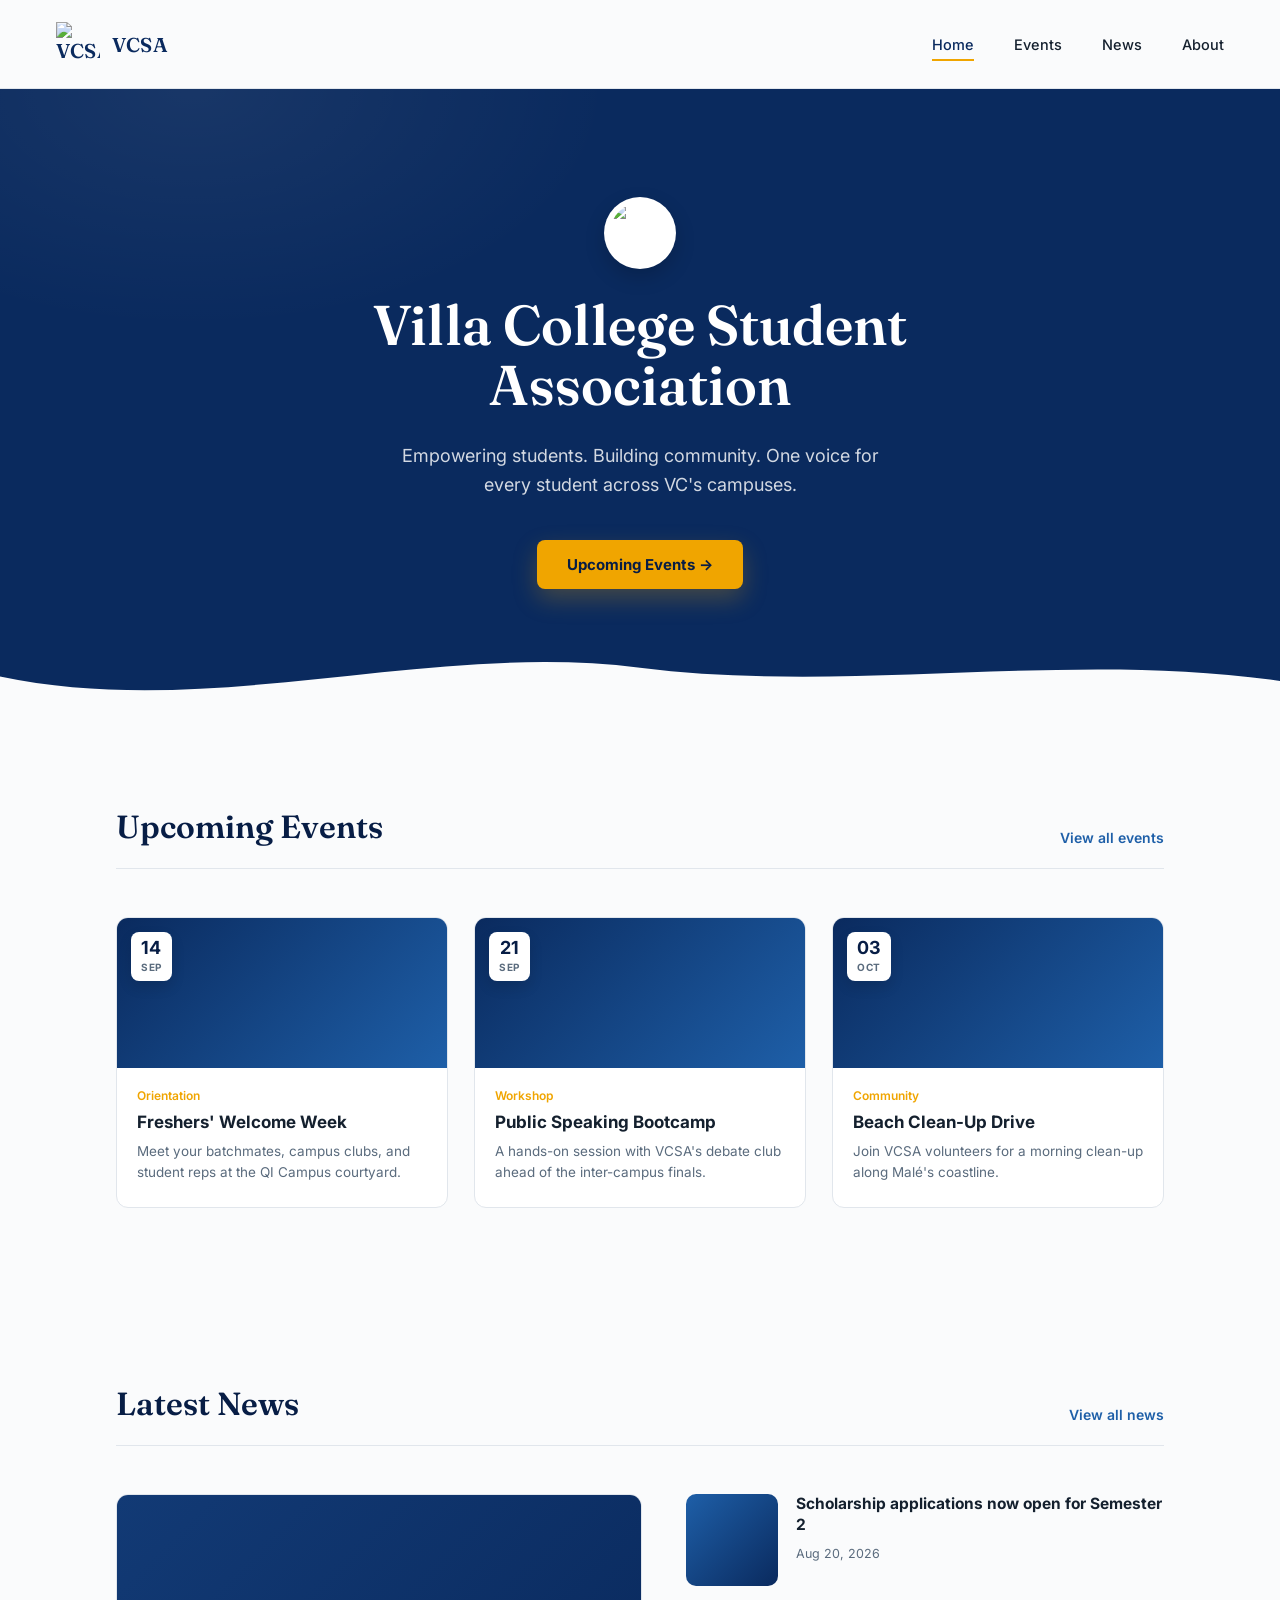
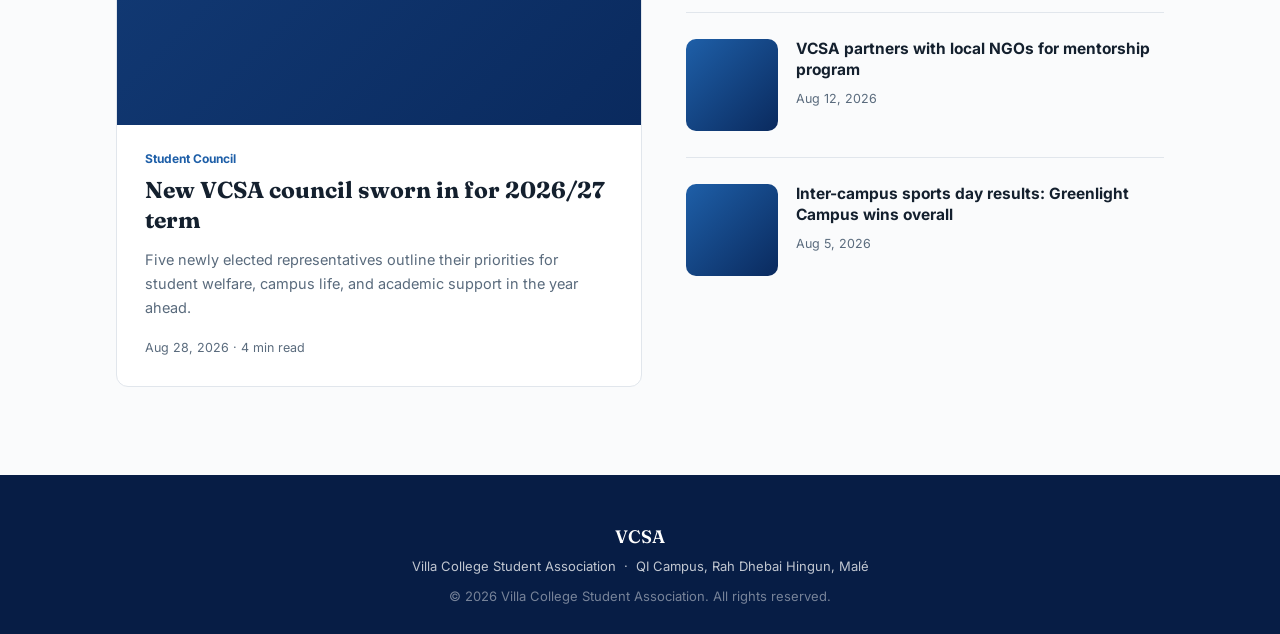
==== index.html @ bb719539 "prototype for vcsa" ====
<!DOCTYPE html>
<html lang="en">
<head>
<meta charset="UTF-8">
<meta name="viewport" content="width=device-width, initial-scale=1.0">
<title>VCSA — Villa College Student Association</title>
<link rel="preconnect" href="https://fonts.googleapis.com">
<link href="https://fonts.googleapis.com/css2?family=Fraunces:opsz,wght@9..144,400;9..144,500;9..144,600;9..144,700&family=Inter:wght@400;500;600;700&display=swap" rel="stylesheet">
<link rel="stylesheet" href="index.css">
</head>
<body>

<header>
  <div class="logo"><img src="img/images.png" alt="VCSA logo"> VCSA</div>
  <nav>
    <ul>
      <li><a href="#" class="active">Home</a></li>
      <li><a href="#">Events</a></li>
      <li><a href="#">News</a></li>
      <li><a href="#">About</a></li>
    </ul>
  </nav>
</header>

<div class="hero">
  <img src="img/Villa_College.jpg" alt="Villa College crest" class="hero-crest">
  <h1 class="hero-title">Villa College Student Association</h1>
  <p class="hero-sub">Empowering students. Building community. One voice for every student across VC's campuses.</p>
  <a href="#events" class="cta">Upcoming Events →</a>

  <svg class="wave" viewBox="0 0 1440 90" preserveAspectRatio="none" xmlns="http://www.w3.org/2000/svg">
    <path d="M0,40 C240,90 480,0 720,30 C960,60 1200,10 1440,45 L1440,90 L0,90 Z" fill="#FAFBFC"/>
  </svg>
</div>

<section class="block" id="events">
  <div class="section-head">
    <h2>Upcoming Events</h2>
    <a href="#" class="view-all">View all events</a>
  </div>
  <div class="events-grid">
    <div class="event-card">
      <div class="event-image">
        <div class="event-date-badge"><span class="day">14</span><span class="mon">SEP</span></div>
      </div>
      <div class="event-body">
        <span class="event-tag">Orientation</span>
        <h3>Freshers' Welcome Week</h3>
        <p>Meet your batchmates, campus clubs, and student reps at the QI Campus courtyard.</p>
      </div>
    </div>
    <div class="event-card">
      <div class="event-image">
        <div class="event-date-badge"><span class="day">21</span><span class="mon">SEP</span></div>
      </div>
      <div class="event-body">
        <span class="event-tag">Workshop</span>
        <h3>Public Speaking Bootcamp</h3>
        <p>A hands-on session with VCSA's debate club ahead of the inter-campus finals.</p>
      </div>
    </div>
    <div class="event-card">
      <div class="event-image">
        <div class="event-date-badge"><span class="day">03</span><span class="mon">OCT</span></div>
      </div>
      <div class="event-body">
        <span class="event-tag">Community</span>
        <h3>Beach Clean-Up Drive</h3>
        <p>Join VCSA volunteers for a morning clean-up along Malé's coastline.</p>
      </div>
    </div>
  </div>
</section>

<section class="block">
  <div class="section-head">
    <h2>Latest News</h2>
    <a href="#" class="view-all">View all news</a>
  </div>
  <div class="news-grid">
    <div class="news-feature">
      <div class="img"></div>
      <div class="txt">
        <span class="cat">Student Council</span>
        <h3>New VCSA council sworn in for 2026/27 term</h3>
        <p>Five newly elected representatives outline their priorities for student welfare, campus life, and academic support in the year ahead.</p>
        <span class="meta">Aug 28, 2026 · 4 min read</span>
      </div>
    </div>
    <div class="news-list">
      <div class="news-item">
        <div class="news-thumb"></div>
        <div>
          <h4>Scholarship applications now open for Semester 2</h4>
          <span class="meta">Aug 20, 2026</span>
        </div>
      </div>
      <div class="news-item">
        <div class="news-thumb"></div>
        <div>
          <h4>VCSA partners with local NGOs for mentorship program</h4>
          <span class="meta">Aug 12, 2026</span>
        </div>
      </div>
      <div class="news-item">
        <div class="news-thumb"></div>
        <div>
          <h4>Inter-campus sports day results: Greenlight Campus wins overall</h4>
          <span class="meta">Aug 5, 2026</span>
        </div>
      </div>
    </div>
  </div>
</section>

<footer>
  <div class="fmark">VCSA</div>
  <div>Villa College Student Association &nbsp;·&nbsp; QI Campus, Rah Dhebai Hingun, Malé</div>
  <div style="margin-top:14px; opacity:0.6;">© 2026 Villa College Student Association. All rights reserved.</div>
</footer>

</body>
</html>
---- index.css ----
:root{
    --navy: #0A2A5E;
    --navy-deep: #071D45;
    --blue: #1E5FA8;
    --gold: #F0A500;
    --paper: #FAFBFC;
    --ink: #14202E;
    --slate: #5A6B7D;
    --line: #E1E6EC;
  }
  *{ box-sizing: border-box; }
  body{
    margin:0;
    background: var(--paper);
    color: var(--ink);
    font-family: 'Inter', sans-serif;
    -webkit-font-smoothing: antialiased;
  }
  a{ text-decoration:none; color:inherit; }

  /* ---------- NAV ---------- */
  header{
    display:flex;
    align-items:center;
    justify-content:space-between;
    padding: 22px 56px;
    background: var(--paper);
    border-bottom: 1px solid var(--line);
    position: sticky;
    top:0;
    z-index: 20;
  }
  .logo{
    display:flex;
    align-items:center;
    gap:12px;
    font-family:'Fraunces', serif;
    font-weight:600;
    font-size: 20px;
    color: var(--navy);
    letter-spacing: 0.2px;
  }
  .logo img{
    width: 44px;
    height: 44px;
    object-fit: contain;
    display:block;
  }
  nav ul{
    display:flex;
    gap: 40px;
    list-style:none;
    margin:0; padding:0;
  }
  nav a{
    font-size: 14.5px;
    font-weight: 500;
    color: var(--ink);
    padding: 6px 0;
    border-bottom: 2px solid transparent;
    transition: border-color .15s ease, color .15s ease;
  }
  nav a:hover, nav a.active{
    color: var(--navy);
    border-bottom-color: var(--gold);
  }

  /* ---------- HERO ---------- */
  .hero{
    position: relative;
    background: var(--navy);
    color: white;
    overflow: hidden;
    padding: 108px 40px 130px;
    text-align: center;
  }
  .hero::before{
    content:"";
    position:absolute; inset:0;
    background:
      radial-gradient(700px 400px at 15% 0%, rgba(255,255,255,0.06), transparent 60%);
  }
  .hero .wave{
    position:absolute;
    left:0; right:0; bottom:-2px;
    width:100%;
    line-height:0;
  }
  .hero-crest{
    width: 72px;
    height: 72px;
    object-fit: contain;
    margin: 0 auto 26px;
    display: block;
    position: relative;
    border-radius: 50%;
    background: white;
    padding: 6px;
    box-shadow: 0 8px 20px rgba(0,0,0,0.18);
  }
  h1.hero-title{
    font-family: 'Fraunces', serif;
    font-weight: 600;
    font-size: 56px;
    line-height: 1.08;
    margin: 0 auto 26px;
    max-width: 760px;
    position: relative;
  }
  .hero-sub{
    font-size: 18px;
    color: rgba(255,255,255,0.82);
    max-width: 480px;
    margin: 0 auto 40px;
    line-height: 1.6;
    position: relative;
  }
  .cta{
    display:inline-flex;
    align-items:center;
    gap: 10px;
    background: var(--gold);
    color: var(--navy-deep);
    font-weight: 700;
    font-size: 15px;
    padding: 15px 30px;
    border-radius: 8px;
    position: relative;
    transition: transform .15s ease, box-shadow .15s ease;
    box-shadow: 0 10px 24px rgba(240,165,0,0.25);
  }
  .cta:hover{ transform: translateY(-2px); }

  /* ---------- SECTIONS ---------- */
  section.block{
    padding: 88px 56px;
    max-width: 1160px;
    margin: 0 auto;
  }
  .section-head{
    display:flex;
    align-items:flex-end;
    justify-content:space-between;
    margin-bottom: 48px;
    border-bottom: 1px solid var(--line);
    padding-bottom: 22px;
  }
  .section-head h2{
    font-family:'Fraunces', serif;
    font-weight: 600;
    font-size: 32px;
    margin: 0;
    color: var(--navy-deep);
  }
  .section-head .view-all{
    font-size: 14px;
    font-weight: 600;
    color: var(--blue);
    white-space: nowrap;
  }

  /* Events */
  .events-grid{
    display:grid;
    grid-template-columns: repeat(3, 1fr);
    gap: 26px;
  }
  .event-card{
    border: 1px solid var(--line);
    border-radius: 12px;
    overflow: hidden;
    background: white;
    transition: box-shadow .15s ease, transform .15s ease;
  }
  .event-card:hover{
    box-shadow: 0 14px 30px rgba(10,42,94,0.10);
    transform: translateY(-3px);
  }
  .event-image{
    height: 150px;
    background: linear-gradient(135deg, var(--navy) 0%, var(--blue) 100%);
    position: relative;
  }
  .event-date-badge{
    position:absolute;
    top: 14px; left: 14px;
    background: white;
    color: var(--navy-deep);
    border-radius: 8px;
    padding: 6px 10px;
    text-align:center;
    font-weight: 700;
    line-height: 1.1;
    box-shadow: 0 6px 14px rgba(0,0,0,0.12);
  }
  .event-date-badge .day{ font-size: 18px; display:block; }
  .event-date-badge .mon{ font-size: 10px; letter-spacing: 0.5px; color: var(--slate); }
  .event-body{ padding: 20px 20px 24px; }
  .event-tag{
    font-size: 12px;
    font-weight: 600;
    color: var(--gold);
    margin-bottom: 8px;
    display:block;
  }
  .event-body h3{
    font-size: 17px;
    margin: 0 0 8px;
    color: var(--ink);
    line-height: 1.35;
  }
  .event-body p{
    font-size: 13.5px;
    color: var(--slate);
    margin: 0;
    line-height: 1.55;
  }

  /* News */
  .news-grid{
    display:grid;
    grid-template-columns: 1.1fr 1fr;
    gap: 44px;
  }
  .news-feature{
    border-radius: 12px;
    overflow: hidden;
    border: 1px solid var(--line);
    background: white;
  }
  .news-feature .img{
    height: 230px;
    background: linear-gradient(135deg, #123a75, var(--navy));
  }
  .news-feature .txt{ padding: 26px 28px 30px; }
  .news-feature .cat{
    font-size: 12px; font-weight:700; color: var(--blue); margin-bottom:10px; display:block;
  }
  .news-feature h3{
    font-family:'Fraunces', serif;
    font-size: 23px;
    margin: 0 0 12px;
    line-height: 1.3;
  }
  .news-feature p{
    font-size: 14.5px; color: var(--slate); line-height: 1.65; margin:0 0 16px;
  }
  .news-feature .meta{ font-size: 12.5px; color: var(--slate); }

  .news-list{ display:flex; flex-direction:column; gap: 26px; }
  .news-item{
    display:flex; gap: 18px;
    padding-bottom: 26px;
    border-bottom: 1px solid var(--line);
  }
  .news-item:last-child{ border-bottom:none; padding-bottom:0; }
  .news-thumb{
    width: 92px; height: 92px;
    flex-shrink:0;
    border-radius: 10px;
    background: linear-gradient(135deg, var(--blue), var(--navy));
  }
  .news-item h4{
    font-size: 15.5px; margin: 0 0 6px; line-height:1.35;
  }
  .news-item .meta{ font-size: 12.5px; color: var(--slate); }

  /* Footer */
  footer{
    background: var(--navy-deep);
    color: rgba(255,255,255,0.75);
    padding: 50px 56px 30px;
    text-align:center;
    font-size: 13px;
  }
  footer .fmark{
    font-family:'Fraunces', serif;
    color:white;
    font-size: 18px;
    font-weight:600;
    margin-bottom: 10px;
  }

  @media (max-width: 860px){
    header{ padding: 18px 22px; }
    nav ul{ gap: 20px; }
    .hero{ padding: 80px 24px 100px; }
    h1.hero-title{ font-size: 38px; }
    section.block{ padding: 60px 22px; }
    .events-grid{ grid-template-columns: 1fr; }
    .news-grid{ grid-template-columns: 1fr; }
  }
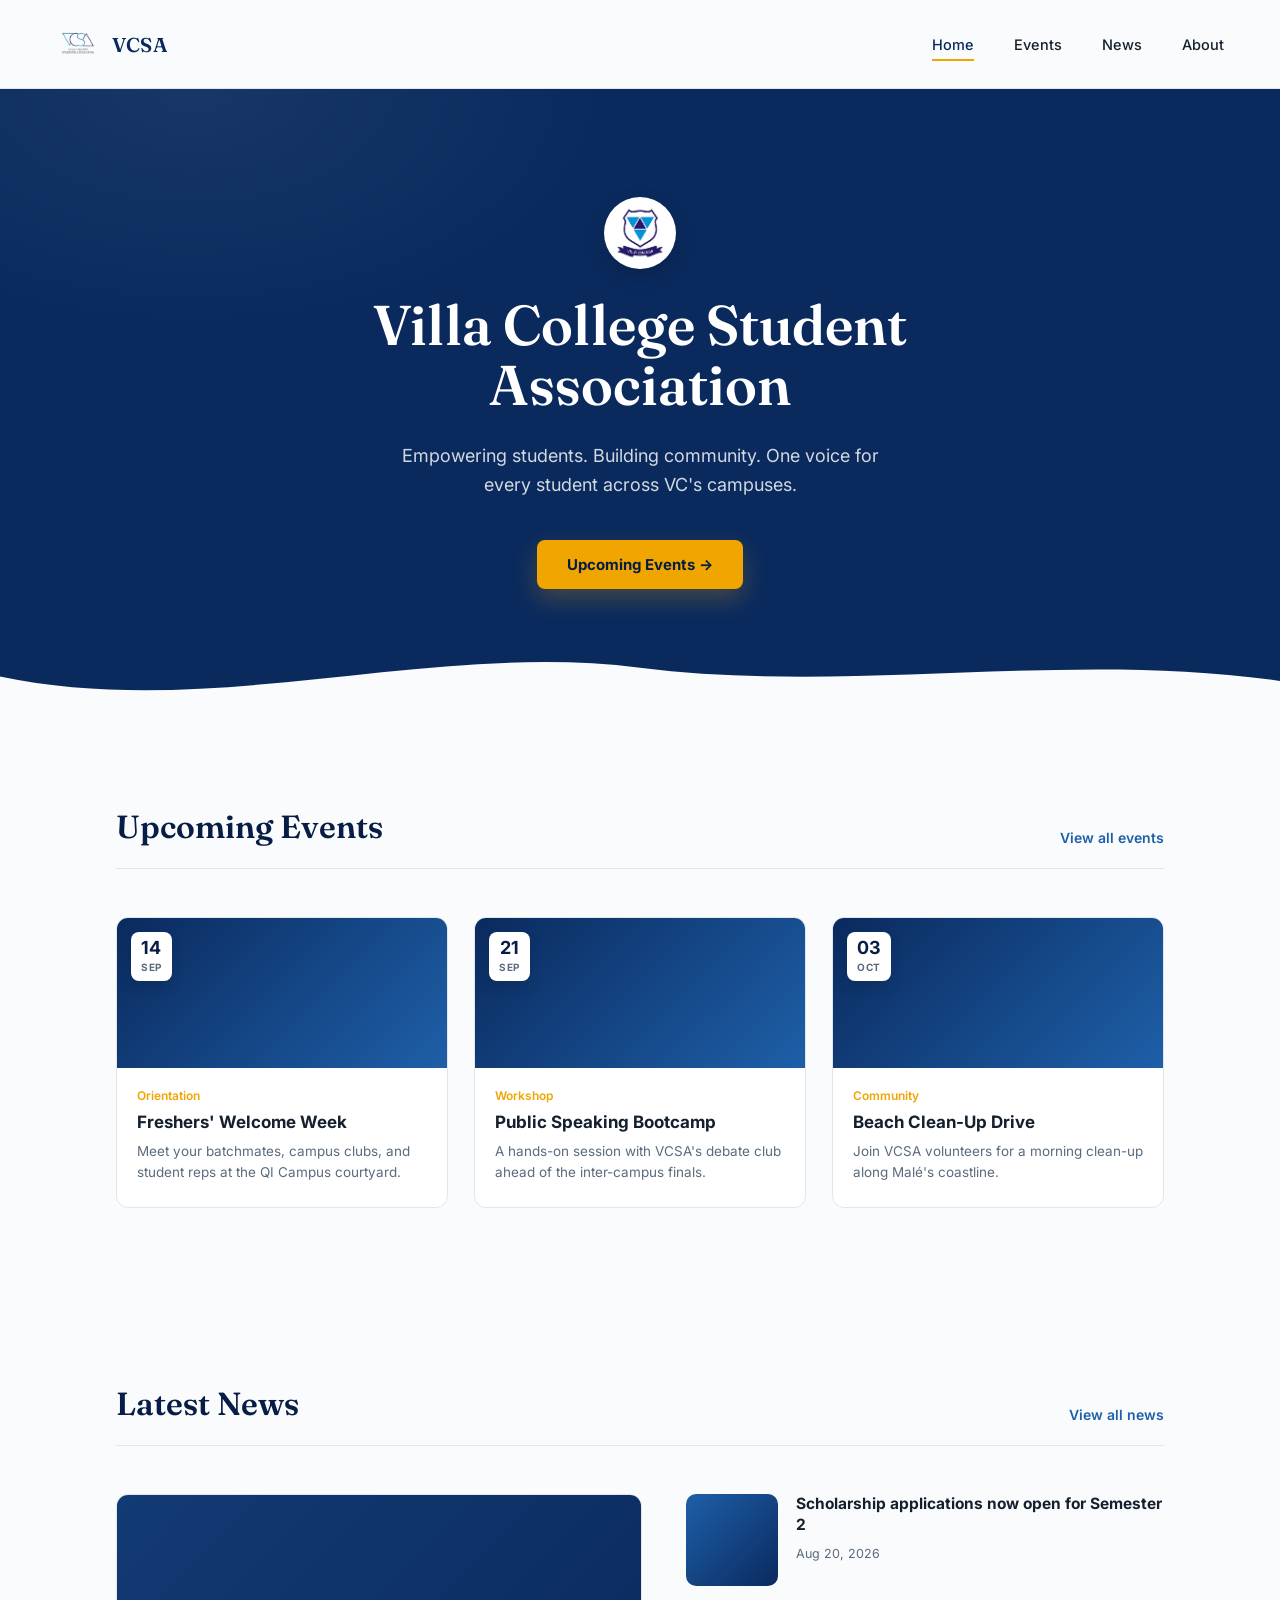
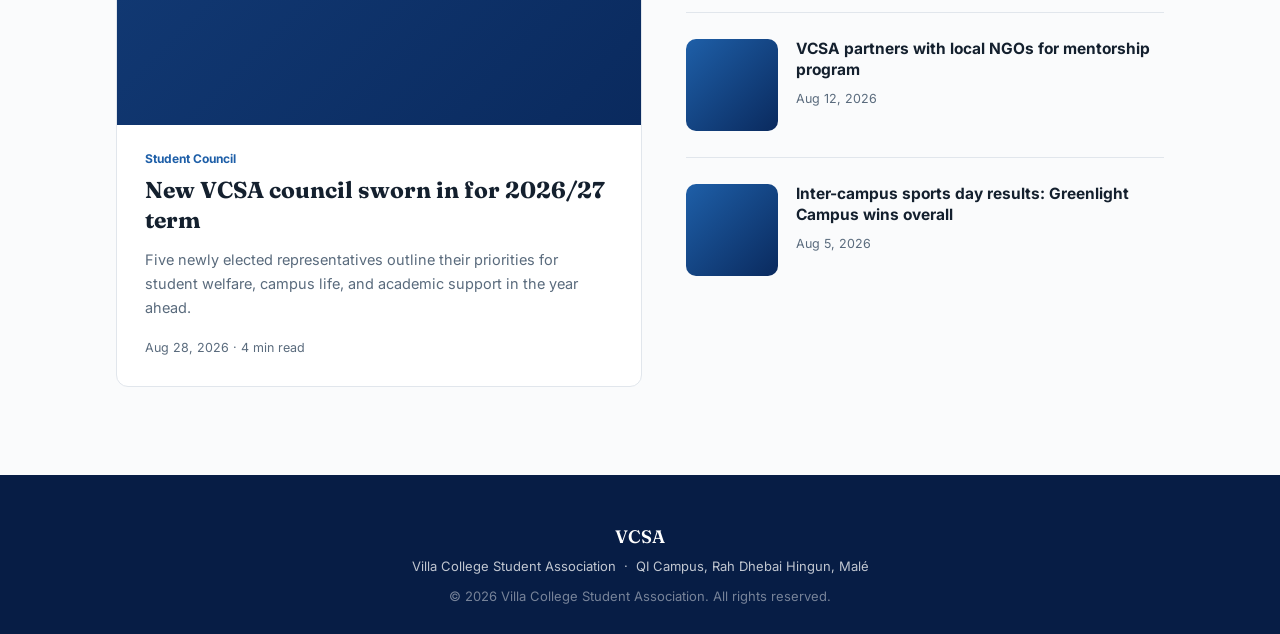
==== commit 0628b285: "Fix image source paths in index.html" ====
--- a/index.html
+++ b/index.html
@@ -11,7 +11,7 @@
 <body>
 
 <header>
-  <div class="logo"><img src="img/images.png" alt="VCSA logo"> VCSA</div>
+  <div class="logo"><img src="images.png" alt="VCSA logo"> VCSA</div>
   <nav>
     <ul>
       <li><a href="#" class="active">Home</a></li>
@@ -23,7 +23,7 @@
 </header>
 
 <div class="hero">
-  <img src="img/Villa_College.jpg" alt="Villa College crest" class="hero-crest">
+  <img src="Villa_College.jpg" alt="Villa College crest" class="hero-crest">
   <h1 class="hero-title">Villa College Student Association</h1>
   <p class="hero-sub">Empowering students. Building community. One voice for every student across VC's campuses.</p>
   <a href="#events" class="cta">Upcoming Events →</a>
